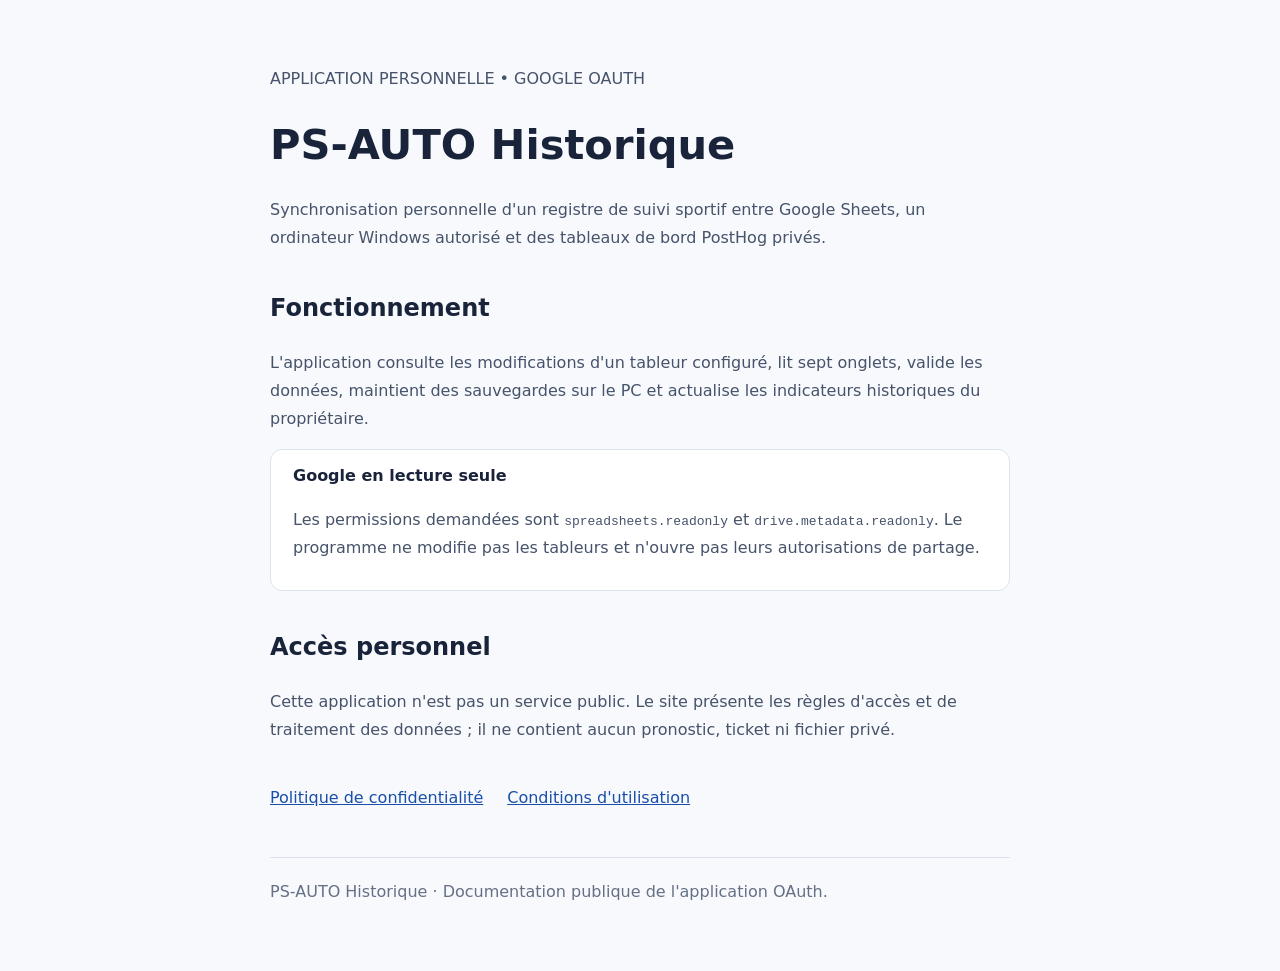
==== index.html @ 77ad0907 "Publish PS-AUTO OAuth landing page and privacy notice" ====
<!doctype html><html lang="fr"><head><meta charset="utf-8"><meta name="viewport" content="width=device-width,initial-scale=1"><title>PS-AUTO Historique — Présentation</title><style>body{font-family:system-ui,Arial,sans-serif;background:#f7f9fc;color:#19243b;line-height:1.75;margin:0}main{max-width:740px;margin:65px auto;padding:0 25px}h1{font-size:2.6em;line-height:1.14}h2{margin-top:35px}p{color:#46536b}a{color:#194fab}nav{margin:40px 0}nav a{margin-right:24px}.note{background:white;border:1px solid #dce3ee;border-radius:12px;padding:12px 22px}footer{margin:45px 0 30px;padding-top:20px;border-top:1px solid #dce3ee;color:#667085}</style></head><body><main><p>APPLICATION PERSONNELLE • GOOGLE OAUTH</p><h1>PS-AUTO Historique</h1><p>Synchronisation personnelle d'un registre de suivi sportif entre Google Sheets, un ordinateur Windows autorisé et des tableaux de bord PostHog privés.</p><h2>Fonctionnement</h2><p>L'application consulte les modifications d'un tableur configuré, lit sept onglets, valide les données, maintient des sauvegardes sur le PC et actualise les indicateurs historiques du propriétaire.</p><div class="note"><strong>Google en lecture seule</strong><p>Les permissions demandées sont <code>spreadsheets.readonly</code> et <code>drive.metadata.readonly</code>. Le programme ne modifie pas les tableurs et n'ouvre pas leurs autorisations de partage.</p></div><h2>Accès personnel</h2><p>Cette application n'est pas un service public. Le site présente les règles d'accès et de traitement des données ; il ne contient aucun pronostic, ticket ni fichier privé.</p><nav><a href="/privacy.html">Politique de confidentialité</a><a href="/terms.html">Conditions d'utilisation</a></nav><footer>PS-AUTO Historique · Documentation publique de l'application OAuth.</footer></main></body></html>
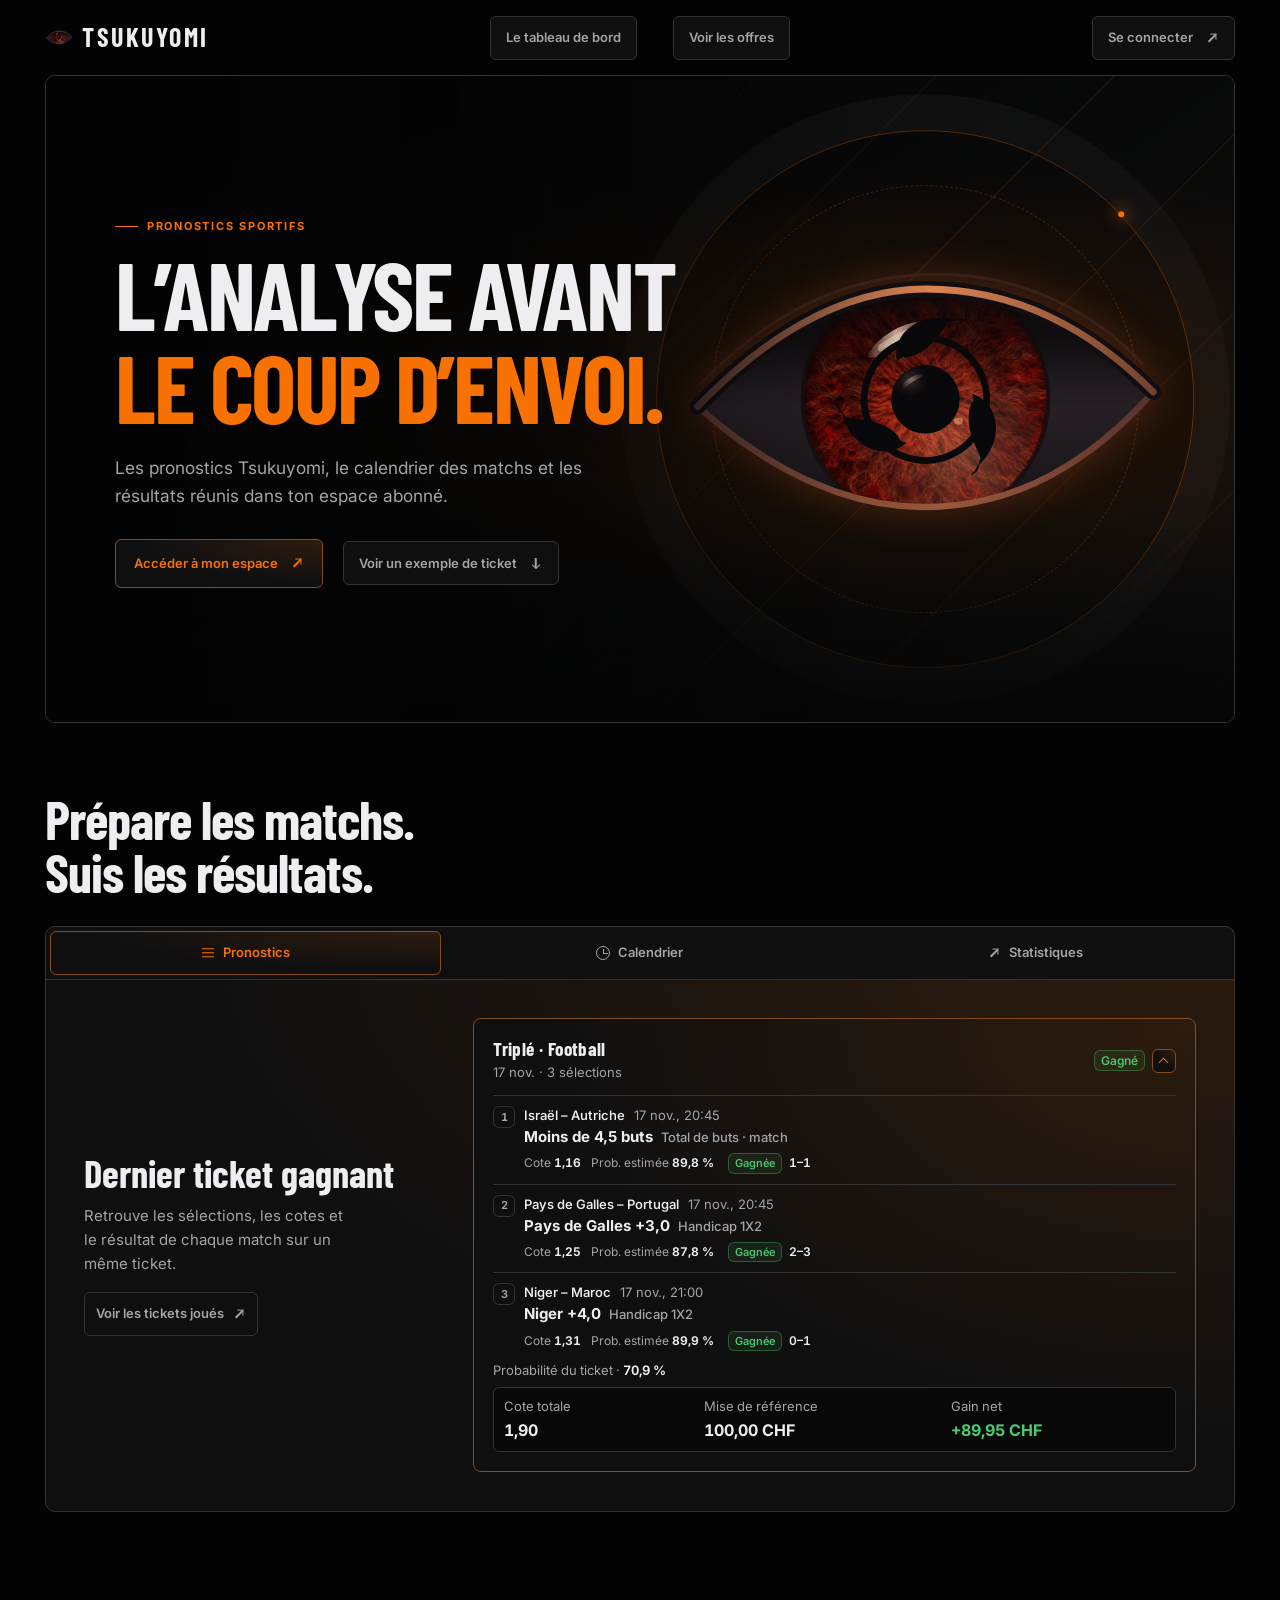
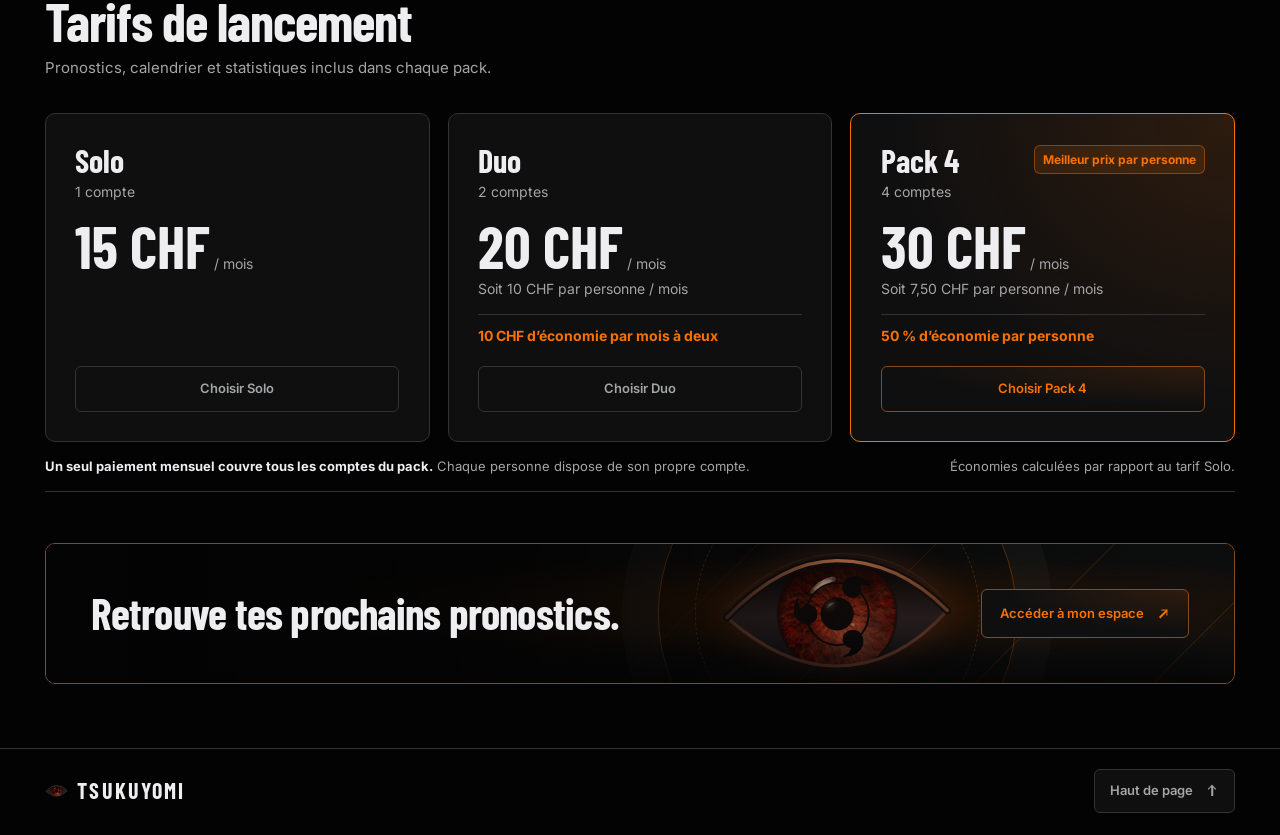
==== commit 1550adfc: "Send the site root to the Tsukuyomi landing page" ====
--- a/index.html
+++ b/index.html
@@ -1 +1,20 @@
-<!doctype html><html lang="fr"><head><meta charset="utf-8"><meta name="viewport" content="width=device-width,initial-scale=1"><title>PS-AUTO Historique — Présentation</title><style>body{font-family:system-ui,Arial,sans-serif;background:#f7f9fc;color:#19243b;line-height:1.75;margin:0}main{max-width:740px;margin:65px auto;padding:0 25px}h1{font-size:2.6em;line-height:1.14}h2{margin-top:35px}p{color:#46536b}a{color:#194fab}nav{margin:40px 0}nav a{margin-right:24px}.note{background:white;border:1px solid #dce3ee;border-radius:12px;padding:12px 22px}footer{margin:45px 0 30px;padding-top:20px;border-top:1px solid #dce3ee;color:#667085}</style></head><body><main><p>APPLICATION PERSONNELLE • GOOGLE OAUTH</p><h1>PS-AUTO Historique</h1><p>Synchronisation personnelle d'un registre de suivi sportif entre Google Sheets, un ordinateur Windows autorisé et des tableaux de bord PostHog privés.</p><h2>Fonctionnement</h2><p>L'application consulte les modifications d'un tableur configuré, lit sept onglets, valide les données, maintient des sauvegardes sur le PC et actualise les indicateurs historiques du propriétaire.</p><div class="note"><strong>Google en lecture seule</strong><p>Les permissions demandées sont <code>spreadsheets.readonly</code> et <code>drive.metadata.readonly</code>. Le programme ne modifie pas les tableurs et n'ouvre pas leurs autorisations de partage.</p></div><h2>Accès personnel</h2><p>Cette application n'est pas un service public. Le site présente les règles d'accès et de traitement des données ; il ne contient aucun pronostic, ticket ni fichier privé.</p><nav><a href="/privacy.html">Politique de confidentialité</a><a href="/terms.html">Conditions d'utilisation</a></nav><footer>PS-AUTO Historique · Documentation publique de l'application OAuth.</footer></main></body></html>+<!doctype html>
+<html lang="fr">
+<head>
+  <meta charset="utf-8">
+  <meta name="viewport" content="width=device-width, initial-scale=1">
+  <meta name="referrer" content="no-referrer">
+  <title>Tsukuyomi</title>
+  <link rel="canonical" href="https://lfaraon.github.io/tsukuyomi-preprod/">
+  <script>
+    window.location.replace("/tsukuyomi-preprod/" + window.location.search + window.location.hash);
+  </script>
+</head>
+<body>
+  <main>
+    <h1>Tsukuyomi</h1>
+    <p><a href="/tsukuyomi-preprod/">Ouvrir Tsukuyomi</a></p>
+    <p><a href="/ps-auto-historique/">Présentation de PS-AUTO Historique</a></p>
+  </main>
+</body>
+</html>
